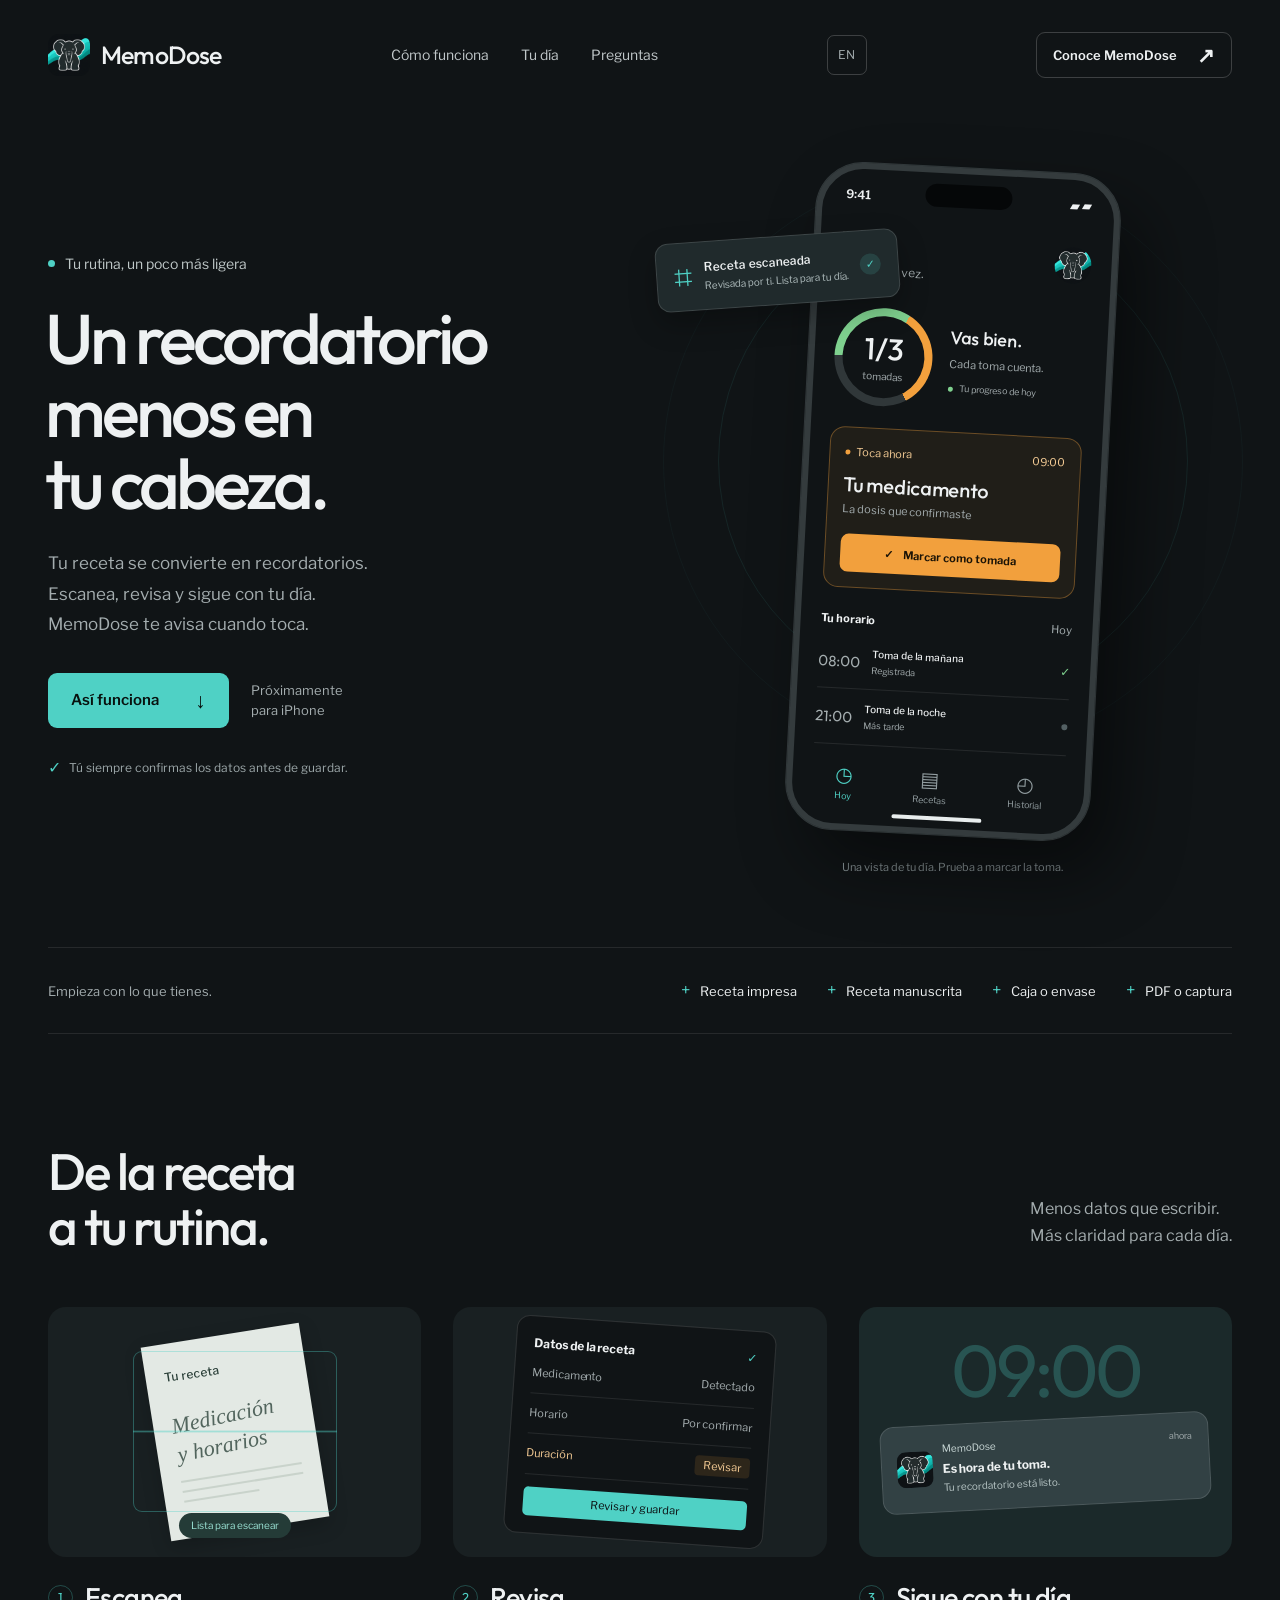
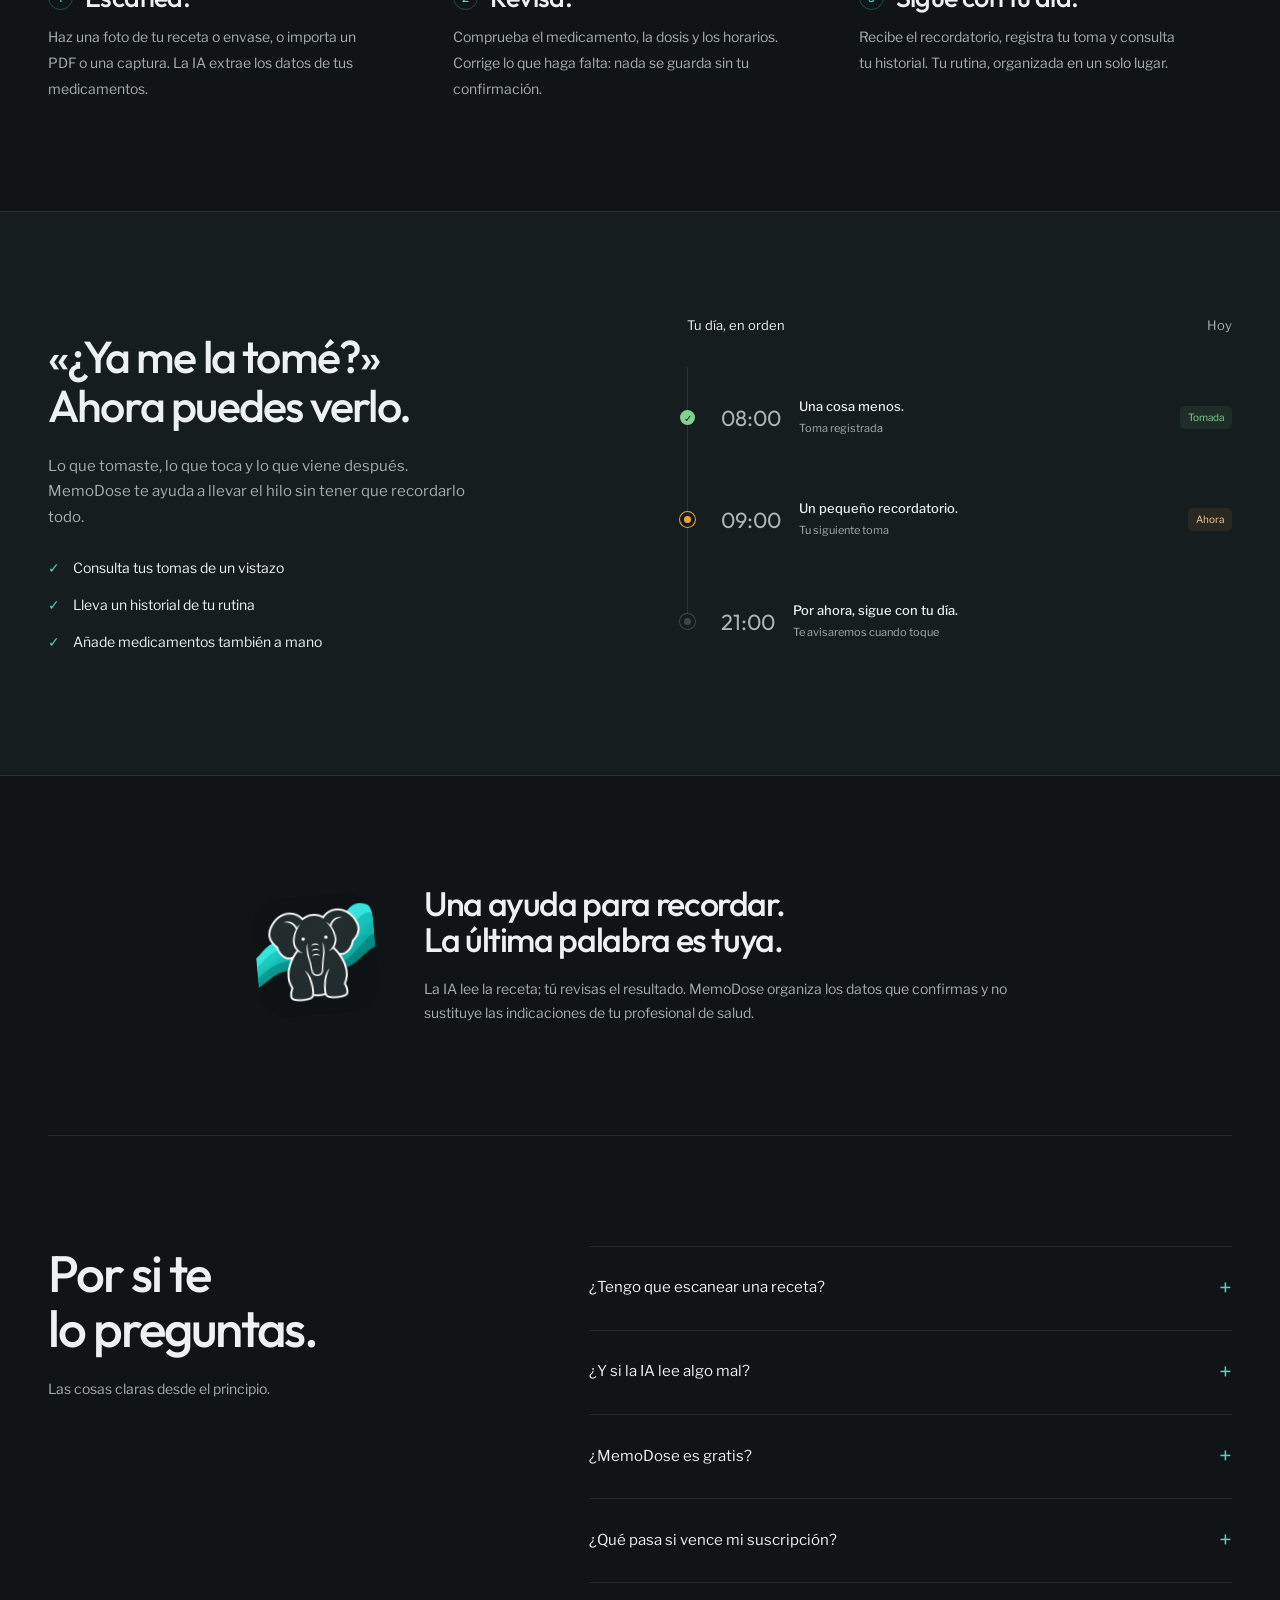
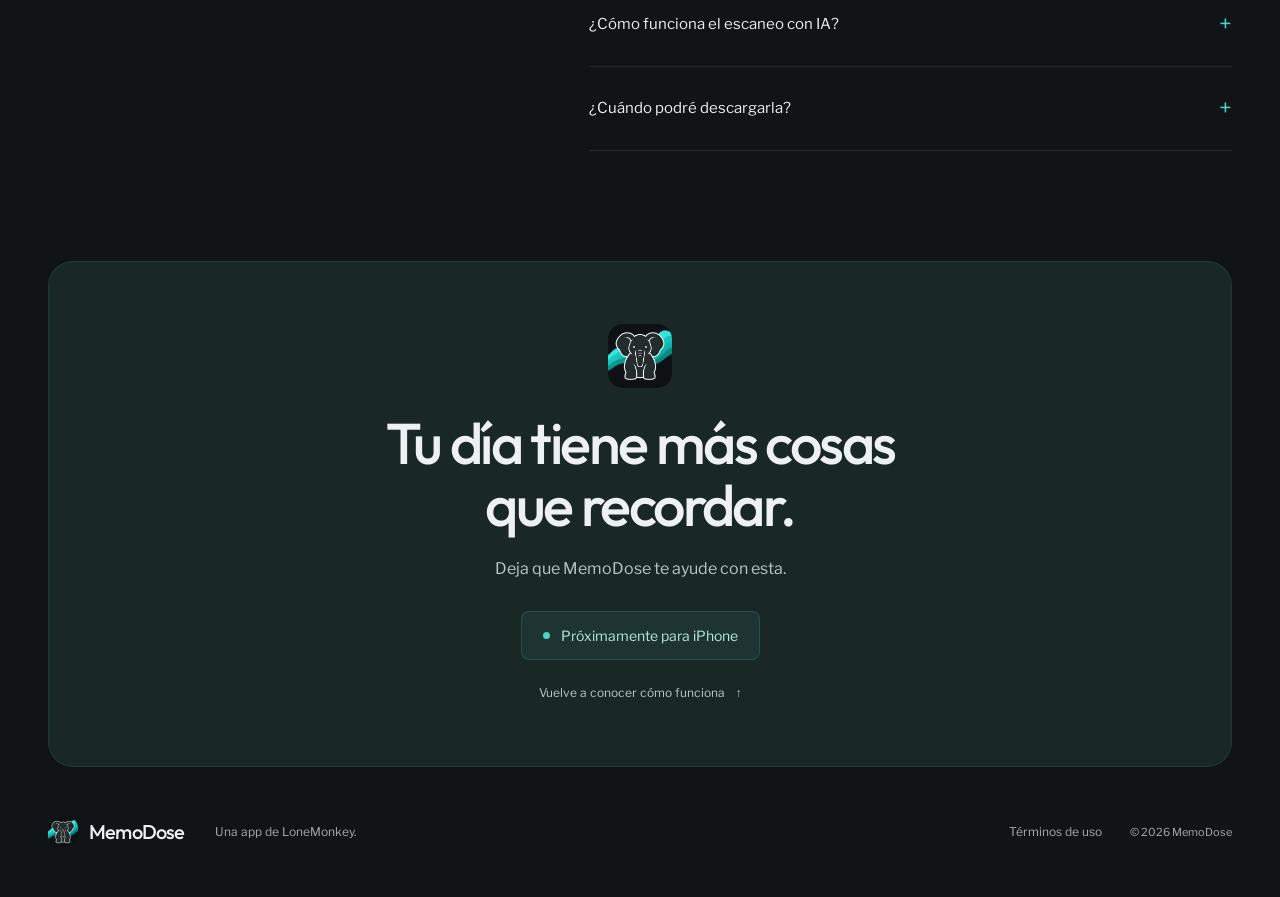
==== index.html @ 2b643ea0 "first commit" ====
<!doctype html>
<html lang="es">
<head>
  <meta charset="utf-8">
  <meta name="viewport" content="width=device-width, initial-scale=1">
  <meta name="theme-color" content="#101416">
  <meta name="description" content="De tu receta a tus recordatorios. MemoDose te ayuda a escanear tus medicamentos, revisar los datos y organizar cada toma.">
  <title>MemoDose — Un recordatorio menos en tu cabeza</title>
  <link rel="icon" href="assets/memodose-logo.png">
  <link rel="stylesheet" href="styles.css">
  <script src="app.js" defer></script>
</head>
<body>
  <a class="skip" href="#contenido">Ir al contenido</a>
  <header class="header wrap">
    <a class="brand" href="./" aria-label="MemoDose, inicio"><img src="assets/memodose-logo.png" alt="" width="42" height="42">MemoDose</a>
    <nav aria-label="Principal"><a href="#como-funciona">Cómo funciona</a><a href="#tu-dia">Tu día</a><a href="#preguntas">Preguntas</a></nav>
    <button class="language-switch" id="language-switch" type="button" aria-label="Cambiar idioma">EN</button>
    <a class="button button-small" href="#disponibilidad">Conoce MemoDose <span aria-hidden="true">↗</span></a>
  </header>
  <main id="contenido">
    <section class="hero wrap">
      <div class="hero-copy">
        <p class="availability"><span></span>Tu rutina, un poco más ligera</p>
        <h1>Un recordatorio <br>menos en<br>tu cabeza.</h1>
        <p class="intro">Tu receta se convierte en recordatorios.<br class="desktop-break"> Escanea, revisa y sigue con tu día.<br class="desktop-break"> MemoDose te avisa cuando toca.</p>
        <div class="hero-actions"><a class="button" href="#como-funciona">Así funciona <span aria-hidden="true">↓</span></a><span class="coming">Próximamente para iPhone</span></div>
        <div class="hero-footnote"><span class="mini-check" aria-hidden="true">✓</span> Tú siempre confirmas los datos antes de guardar.</div>
      </div>
      <div class="hero-visual" aria-label="Ejemplo ilustrativo de un día en MemoDose">
        <div class="orbit orbit-one" aria-hidden="true"></div><div class="orbit orbit-two" aria-hidden="true"></div>
        <div class="scan-note"><span class="scan-icon" aria-hidden="true">⌗</span><div><strong>Receta escaneada</strong><span>Revisada por ti. Lista para tu día.</span></div><span class="check-circle" aria-hidden="true">✓</span></div>
        <div class="phone">
          <div class="phone-top"><span>9:41</span><span class="island"></span><span aria-hidden="true">▰ ▰</span></div>
          <div class="phone-content">
            <div class="app-heading"><div><h2>Hoy</h2><p>Un día a la vez.</p></div><img src="assets/memodose-logo.png" alt="" width="42" height="42"></div>
            <div class="progress-card"><div class="ring"><div><strong id="dose-count">1/3</strong><span>tomadas</span></div></div><div><strong>Vas bien.</strong><p>Cada toma cuenta.</p><div class="legend"><span></span> Tu progreso de hoy</div></div></div>
            <div class="due-card"><div class="due-label"><span class="status-dot"></span><span id="dose-status">Toca ahora</span><span>09:00</span></div><h3>Tu medicamento</h3><p>La dosis que confirmaste</p><button type="button" id="take-dose"><span aria-hidden="true">✓</span> Marcar como tomada</button></div>
            <div class="schedule-heading"><strong>Tu horario</strong><span>Hoy</span></div>
            <div class="schedule-row"><span>08:00</span><div><strong>Toma de la mañana</strong><small>Registrada</small></div><span class="taken-check" aria-hidden="true">✓</span></div>
            <div class="schedule-row"><span>21:00</span><div><strong>Toma de la noche</strong><small>Más tarde</small></div><span class="later-dot" aria-hidden="true"></span></div>
            <div class="app-tabs" aria-hidden="true"><span class="active">◷<small>Hoy</small></span><span>▤<small>Recetas</small></span><span>◴<small>Historial</small></span></div>
          </div>
          <div class="home-indicator" aria-hidden="true"></div>
        </div>
        <p class="demo-caption" id="demo-message" aria-live="polite">Una vista de tu día. Prueba a marcar la toma.</p>
      </div>
    </section>
    <section class="formats wrap" aria-label="Documentos compatibles"><span>Empieza con lo que tienes.</span><ul><li>Receta impresa</li><li>Receta manuscrita</li><li>Caja o envase</li><li>PDF o captura</li></ul></section>
    <section class="how wrap section" id="como-funciona">
      <div class="section-heading"><h2>De la receta<br>a tu rutina.</h2><p>Menos datos que escribir.<br>Más claridad para cada día.</p></div>
      <div class="steps">
        <article class="step"><div class="step-visual paper-visual" aria-hidden="true"><div class="paper"><span>Tu receta</span><div class="handwriting">Medicación<br>y horarios</div><i></i><i></i><i></i></div><div class="scan-corners"></div><span class="visual-chip">Lista para escanear</span></div><div class="step-title"><span>1</span><h3>Escanea.</h3></div><p>Haz una foto de tu receta o envase, o importa un PDF o una captura. La IA extrae los datos de tus medicamentos.</p></article>
        <article class="step"><div class="step-visual review-visual" aria-hidden="true"><div class="review-sheet"><div><strong>Datos de la receta</strong><span>✓</span></div><p>Medicamento <span>Detectado</span></p><p>Horario <span>Por confirmar</span></p><p class="review-highlight">Duración <span>Revisar</span></p><div class="review-confirm">Revisar y guardar</div></div></div><div class="step-title"><span>2</span><h3>Revisa.</h3></div><p>Comprueba el medicamento, la dosis y los horarios. Corrige lo que haga falta: nada se guarda sin tu confirmación.</p></article>
        <article class="step"><div class="step-visual notification-visual" aria-hidden="true"><span class="big-time">09:00</span><div class="notification"><img src="assets/memodose-logo.png" alt="" width="36" height="36"><div><span>MemoDose <small>ahora</small></span><strong>Es hora de tu toma.</strong><p>Tu recordatorio está listo.</p></div></div></div><div class="step-title"><span>3</span><h3>Sigue con tu día.</h3></div><p>Recibe el recordatorio, registra tu toma y consulta tu historial. Tu rutina, organizada en un solo lugar.</p></article>
      </div>
    </section>
    <section class="daily-section" id="tu-dia"><div class="wrap daily-grid"><div class="daily-copy"><h2>«¿Ya me la tomé?»<br>Ahora puedes verlo.</h2><p>Lo que tomaste, lo que toca y lo que viene después. MemoDose te ayuda a llevar el hilo sin tener que recordarlo todo.</p><ul class="benefits"><li><span>✓</span> Consulta tus tomas de un vistazo</li><li><span>✓</span> Lleva un historial de tu rutina</li><li><span>✓</span> Añade medicamentos también a mano</li></ul></div><div class="day-timeline"><div class="timeline-date">Tu día, en orden <span>Hoy</span></div><div class="timeline-item done"><span class="timeline-node">✓</span><time>08:00</time><div><h3>Una cosa menos.</h3><p>Toma registrada</p></div><span class="timeline-pill">Tomada</span></div><div class="timeline-item current"><span class="timeline-node"></span><time>09:00</time><div><h3>Un pequeño recordatorio.</h3><p>Tu siguiente toma</p></div><span class="timeline-pill">Ahora</span></div><div class="timeline-item"><span class="timeline-node"></span><time>21:00</time><div><h3>Por ahora, sigue con tu día.</h3><p>Te avisaremos cuando toque</p></div></div></div></div></section>
    <section class="trust wrap section"><img src="assets/memodose-logo.png" alt="Elefante de MemoDose" width="100" height="100"><div><h2>Una ayuda para recordar.<br>La última palabra es tuya.</h2><p>La IA lee la receta; tú revisas el resultado. MemoDose organiza los datos que confirmas y no sustituye las indicaciones de tu profesional de salud.</p></div></section>
    <section class="faq wrap section" id="preguntas"><div><h2>Por si te <br>lo preguntas.</h2><p>Las cosas claras desde el principio.</p></div><div class="questions">
      <details><summary>¿Tengo que escanear una receta?<span aria-hidden="true">+</span></summary><p>No. También puedes añadir tus medicamentos a mano y configurar sus horarios. El escaneo es una ayuda para reducir lo que tienes que escribir.</p></details>
      <details><summary>¿Y si la IA lee algo mal?<span aria-hidden="true">+</span></summary><p>Siempre revisas el resultado antes de guardarlo. Puedes corregir los datos y completar lo que no se haya podido leer. Confirma la información con tu receta y consulta a tu profesional de salud si tienes dudas.</p></details>
      <details><summary>¿MemoDose es gratis?<span aria-hidden="true">+</span></summary><p>MemoDose está pensada con una prueba gratis de 7 días y una suscripción mensual o anual. Podrás consultar el precio y las condiciones en la app antes de suscribirte.</p></details>
      <details><summary>¿Qué pasa si vence mi suscripción?<span aria-hidden="true">+</span></summary><p>Los recordatorios que ya configuraste siguen funcionando. Para escanear, añadir o editar medicamentos, necesitas una suscripción activa.</p></details>
      <details><summary>¿Cómo funciona el escaneo con IA?<span aria-hidden="true">+</span></summary><p>Con tu consentimiento, el documento que eliges se envía a un servicio en la nube que usa Claude, de Anthropic, para extraer sus datos. Puedes desactivar el escaneo con IA en Ajustes y añadir tus medicamentos manualmente.</p></details>
      <details><summary>¿Cuándo podré descargarla?<span aria-hidden="true">+</span></summary><p>Estamos preparando el lanzamiento para iPhone. Aquí encontrarás el enlace de descarga cuando MemoDose esté disponible. También está prevista una versión para Android.</p></details>
    </div></section>
    <section class="closing wrap" id="disponibilidad"><img src="assets/memodose-logo.png" alt="" width="64" height="64"><h2>Tu día tiene más cosas<br>que recordar.</h2><p>Deja que MemoDose te ayude con esta.</p><div class="launch-status"><span></span> Próximamente para iPhone</div><a href="#como-funciona">Vuelve a conocer cómo funciona <span aria-hidden="true">↑</span></a></section>
  </main>
  <footer class="footer wrap"><a class="brand" href="./"><img src="assets/memodose-logo.png" alt="" width="30" height="30">MemoDose</a><span>Una app de LoneMonkey.</span><a href="https://www.apple.com/legal/internet-services/itunes/dev/stdeula/">Términos de uso</a><span class="copyright">© <span id="year">2026</span> MemoDose</span></footer>
</body>
</html>
---- styles.css ----
@import url('https://fonts.googleapis.com/css2?family=Libre+Franklin:wght@400;450;500;550;600;650;700&family=Outfit:wght@400;450;500;550;600;650;700&display=swap');

:root{color-scheme:dark;--bg:#101416;--deep:#0b0e10;--card:#192022;--text:#eef1f2;--muted:#a4adaf;--teal:#4fd1c5;--amber:#f2a03d;--green:#7fd18f;--line:#ffffff17;--display:'Outfit',sans-serif;--body:'Libre Franklin',sans-serif}
*{box-sizing:border-box}html{scroll-behavior:smooth;scroll-padding-top:32px}body{margin:0;background:var(--bg);color:var(--text);font:16px/1.7 var(--body);-webkit-font-smoothing:antialiased}a{color:inherit;text-decoration:none}button{font:inherit}button,a,summary{-webkit-tap-highlight-color:transparent}button:focus-visible,a:focus-visible,summary:focus-visible{outline:3px solid var(--teal);outline-offset:6px}img{display:block;max-width:100%}h1,h2,h3,p{margin:0}h1,h2,h3{font-family:var(--display);font-weight:500;line-height:1.08}h2{font-size:clamp(2rem,4vw,3.5rem);letter-spacing:-.04em}p{color:var(--muted)}.wrap{width:min(1216px,calc(100% - 96px));margin-inline:auto}.skip{position:fixed;z-index:20;top:12px;left:12px;padding:10px 20px;background:var(--teal);color:var(--deep);transform:translateY(-160%)}.skip:focus{transform:none}.header{height:110px;display:flex;align-items:center;justify-content:space-between;gap:24px}.brand{display:flex;align-items:center;gap:11px;font:500 25px var(--display);letter-spacing:-.8px}.brand img{border-radius:11px}.header nav{display:flex;gap:32px;font-size:14px;color:#c0c7c9}.header nav a:hover,.footer a:hover{color:var(--teal)}.button{display:inline-flex;justify-content:center;align-items:center;gap:36px;padding:15px 23px;background:var(--teal);color:#08120f;border-radius:9px;font-size:15px;font-weight:600;transition:background .2s,transform .2s}.button:hover{background:#78dfd5;transform:translateY(-2px)}.button span{font-size:21px;line-height:1}.button-small{padding:11px 16px;background:transparent;border:1px solid #ffffff30;color:var(--text);font-size:13px;gap:20px}.button-small:hover{color:var(--deep)}.hero{display:grid;grid-template-columns:1.05fr 1fr;align-items:center;min-height:720px;padding:46px 0 70px;gap:40px}.availability{display:flex;align-items:center;gap:10px;font-size:14px;margin-bottom:27px;color:#c0c9c9}.availability>span,.launch-status>span{width:7px;height:7px;background:var(--teal);border-radius:50%;display:inline-block}.hero h1{font-size:clamp(3.3rem,5.5vw,5rem);letter-spacing:-.058em;line-height:1.025;margin-left:-3px}.intro{margin-top:29px;font-size:17px;line-height:1.8}.hero-actions{display:flex;align-items:center;gap:22px;margin-top:33px}.coming{font-size:13px;max-width:110px;line-height:1.6;color:var(--muted)}.hero-footnote{font-size:12px;color:#9ca7a9;margin-top:26px;display:flex;align-items:center;gap:8px}.mini-check{color:var(--teal);font-size:16px}.hero-visual{position:relative;display:flex;flex-direction:column;align-items:center;isolation:isolate;padding:12px 0 0}.orbit{border:1px solid #4fd1c517;position:absolute;z-index:-1;width:470px;height:470px;border-radius:50%;top:70px}.orbit-two{width:580px;height:580px;top:16px;border-color:#4fd1c50a}.phone{position:relative;background:#101416;border:6px solid #343b3d;outline:1px solid #65717366;border-radius:47px;width:304px;box-shadow:25px 34px 70px #0007;transform:rotate(3deg);overflow:hidden}.phone-top{height:53px;display:flex;justify-content:space-between;align-items:center;padding:0 23px;font-size:12px;font-weight:600;position:relative}.island{width:87px;height:23px;background:#050708;border-radius:20px;position:absolute;top:11px;left:50%;transform:translateX(-50%)}.phone-content{padding:5px 20px 0}.app-heading{display:flex;justify-content:space-between;align-items:center}.app-heading h2{font-size:29px;letter-spacing:-1px}.app-heading p{font-size:12px;margin-top:3px}.app-heading img{border-radius:50%;width:37px;height:37px}.progress-card{display:flex;align-items:center;gap:17px;margin:25px 0 22px}.ring{flex-shrink:0;width:98px;height:98px;background:conic-gradient(var(--green) 0 33.3%,var(--amber) 33.3% 66.6%,#303739 66.6%);border-radius:50%;padding:8px;transform:rotate(-90deg)}.ring>div{border-radius:50%;background:var(--bg);height:100%;display:flex;align-items:center;justify-content:center;flex-direction:column;transform:rotate(90deg)}.ring strong{font:500 30px var(--display)}.ring span{font-size:10px;color:var(--muted)}.progress-card>div>strong{font:500 18px var(--display)}.progress-card p{font-size:11px;margin:3px 0 8px}.legend{font-size:9px;color:var(--muted);white-space:nowrap}.legend span{display:inline-block;width:5px;height:5px;background:var(--green);border-radius:50%;margin-right:4px}.due-card{padding:15px;background:#f2a03d13;border:1px solid #f2a03d5c;border-radius:15px}.due-label{display:flex;align-items:center;font-size:11px;gap:6px;color:#f5cc95}.due-label>span:last-child{margin-left:auto}.status-dot{width:5px;height:5px;border-radius:50%;background:var(--amber)}.due-card h3{font-size:20px;letter-spacing:-.3px;margin:13px 0 4px}.due-card p{font-size:11px}.due-card button{display:flex;align-items:center;justify-content:center;gap:10px;background:var(--amber);color:#1b1306;width:100%;margin-top:15px;border:0;border-radius:8px;font-size:11px;font-weight:650;padding:10px 4px;cursor:pointer}.due-card.is-taken{border-color:#7fd18f70;background:#7fd18f10}.due-card.is-taken button{background:var(--green)}.due-card.is-taken .due-label{color:var(--green)}.due-card.is-taken .status-dot{background:var(--green)}.schedule-heading{display:flex;justify-content:space-between;font-size:11px;margin-top:22px;margin-bottom:5px}.schedule-heading span{color:var(--muted)}.schedule-row{display:flex;align-items:center;gap:11px;border-bottom:1px solid var(--line);padding:11px 0}.schedule-row>span:first-child{font:400 15px var(--display);color:var(--muted)}.schedule-row strong{display:block;font-weight:500;font-size:10px}.schedule-row small{display:block;font-size:9px;color:var(--muted)}.taken-check{margin-left:auto;color:var(--green);font-size:12px}.later-dot{margin-left:auto;width:6px;height:6px;background:#536063;border-radius:50%}.app-tabs{display:flex;justify-content:space-around;margin:18px -8px 11px;color:#929da0}.app-tabs>span{text-align:center;font-size:20px;line-height:1.2}.app-tabs small{display:block;font-size:9px;margin-top:4px}.app-tabs .active{color:var(--teal)}.home-indicator{width:90px;height:4px;background:#e8eded;border-radius:3px;margin:8px auto}.scan-note{z-index:2;position:absolute;top:80px;left:-18px;display:flex;align-items:center;gap:12px;padding:15px 17px;background:#202a2c;border:1px solid #ffffff21;border-radius:13px;box-shadow:0 12px 28px #0004;transform:rotate(-4deg)}.scan-icon{font-size:32px;line-height:1;color:var(--teal)}.scan-note strong{display:block;font-size:12px;font-weight:550}.scan-note div>span{display:block;font-size:10px;color:#aebbbc}.check-circle{display:grid;place-items:center;width:21px;height:21px;border-radius:50%;background:#4fd1c526;color:var(--teal);font-size:11px}.demo-caption{font-size:11px;text-align:center;margin-top:23px;color:#8b9699}.formats{padding:28px 0;border-block:1px solid var(--line);display:flex;justify-content:space-between;align-items:center;gap:26px;font-size:13px}.formats>span{color:var(--muted)}.formats ul{list-style:none;display:flex;gap:30px;padding:0;margin:0}.formats li{display:flex;align-items:center;gap:10px}.formats li:before{content:'+';color:var(--teal);font-size:17px}.section{padding-block:110px}.section-heading{display:flex;justify-content:space-between;align-items:end;margin-bottom:52px}.section-heading p{font-size:16px;padding-bottom:5px}.steps{display:grid;grid-template-columns:repeat(3,1fr);gap:32px}.step-visual{height:250px;background:var(--card);position:relative;border-radius:18px;overflow:hidden;display:flex;align-items:center;justify-content:center}.step-title{display:flex;gap:12px;align-items:center;margin:26px 0 12px}.step-title>span{font:400 13px var(--display);display:grid;place-items:center;width:25px;height:25px;border-radius:50%;border:1px solid #4fd1c54a;color:var(--teal)}.step h3{font-size:27px;letter-spacing:-.6px}.step>p{font-size:14px;line-height:1.85;max-width:33ch}.paper{width:160px;height:196px;background:#e3e9e4;color:#283d36;padding:19px;transform:rotate(-9deg);box-shadow:0 7px 20px #0003}.paper>span{font:500 12px var(--body)}.handwriting{font:italic 22px/1.3 Georgia,serif;transform:rotate(-3deg);margin:20px 0 15px;color:#52655d}.paper i{display:block;width:100%;height:2px;margin-top:8px;background:#7c8f8140}.paper i:last-child{width:62%}.scan-corners{position:absolute;width:204px;height:161px;border:1px solid #4fd1c55c;border-radius:9px;background:linear-gradient(transparent 49%,#4fd1c570 50%,transparent 51%)}.visual-chip{position:absolute;bottom:19px;background:#243b37;color:#9be3d5;padding:4px 12px;font-size:10px;border-radius:30px}.review-sheet{width:260px;border:1px solid #ffffff20;border-radius:13px;padding:17px;background:#101416;transform:rotate(4deg)}.review-sheet>div:first-child{display:flex;justify-content:space-between;font-size:12px}.review-sheet>div:first-child>span{color:var(--teal)}.review-sheet p{padding:10px 0;border-bottom:1px solid var(--line);font-size:11px;display:flex;justify-content:space-between}.review-highlight{color:#f5cc95}.review-highlight>span{background:#f2a03d20;padding:1px 8px;border-radius:4px}.review-confirm{text-align:center;background:var(--teal);color:var(--deep);font-size:11px;border-radius:5px;margin-top:12px;padding:5px}.notification-visual{flex-direction:column;background:#1b292a}.big-time{font:400 74px var(--display);color:#4fd1c542;line-height:1;margin-top:-23px;letter-spacing:-4px}.notification{background:#324144;border:1px solid #ffffff20;display:flex;gap:10px;align-items:center;padding:15px;border-radius:14px;width:88%;margin-top:12px;transform:rotate(-3deg)}.notification img{border-radius:9px}.notification>div{flex:1}.notification div>span{display:flex;justify-content:space-between;color:#c9d7d6;font-size:10px}.notification small{font-size:9px;color:var(--muted)}.notification strong{font-size:12px;display:block;margin-top:2px}.notification p{font-size:10px;color:#b6c4c4}.daily-section{background:#161d1f;border-block:1px solid var(--line);padding:90px 0}.daily-grid{display:grid;grid-template-columns:1fr 1fr;gap:70px;align-items:center}.daily-copy h2{font-size:clamp(2rem,3.5vw,3rem)}.daily-copy>p{max-width:42ch;margin-top:24px;font-size:15px}.benefits{list-style:none;padding:0;margin:26px 0 0;font-size:14px;display:grid;gap:13px}.benefits span{color:var(--teal);margin-right:10px}.day-timeline{padding:12px 0 12px 12px}.timeline-date{display:flex;justify-content:space-between;font-size:13px;margin-bottom:30px}.timeline-date>span{color:var(--muted)}.timeline-item{position:relative;display:flex;align-items:center;gap:18px;min-height:102px;padding:20px 0 20px 34px}.timeline-node{position:absolute;left:-7px;width:15px;height:15px;border-radius:50%;background:#3c494b;border:4px solid #161d1f;box-shadow:0 0 0 1px #3c494b;z-index:1;font-size:10px;display:grid;place-items:center;line-height:1}.timeline-item:before{content:'';position:absolute;left:0;top:0;bottom:0;width:1px;background:#ffffff1a}.timeline-item:first-of-type:before{top:50%}.timeline-item:last-child:before{bottom:50%}.timeline-item time{font:400 22px var(--display);color:#aab6b6}.timeline-item h3{font-family:var(--body);font-size:13px;line-height:1.4;font-weight:500}.timeline-item p{font-size:11px;margin-top:4px}.timeline-pill{font-size:10px;padding:3px 8px;border-radius:5px;margin-left:auto;background:#7fd18f16;color:var(--green)}.done .timeline-node{background:var(--green);border:0;color:#101416;box-shadow:none}.current .timeline-node{background:var(--amber);box-shadow:0 0 0 1px var(--amber)}.current .timeline-pill{background:#f2a03d16;color:#f5cc95}.trust{display:flex;align-items:center;justify-content:center;gap:48px;border-bottom:1px solid var(--line)}.trust>img{width:120px;height:120px;border-radius:28px;transform:rotate(-5deg)}.trust h2{font-size:34px}.trust p{max-width:60ch;font-size:14px;margin-top:18px}.faq{display:grid;grid-template-columns:1fr 1.35fr;gap:65px}.faq>div>p{font-size:14px;margin-top:21px}.questions details{border-bottom:1px solid var(--line)}.questions details:first-child{border-top:1px solid var(--line)}.questions summary{display:flex;justify-content:space-between;align-items:center;gap:20px;list-style:none;cursor:pointer;font-size:15px;padding:22px 0}.questions summary::-webkit-details-marker{display:none}.questions summary>span{color:var(--teal);font-size:23px;font-weight:400;transition:transform .2s}.questions details[open] summary>span{transform:rotate(45deg)}.questions details>p{padding:0 35px 23px 0;font-size:14px;line-height:1.9}.closing{border:1px solid #4fd1c51f;background:#192725;border-radius:25px;text-align:center;padding:62px 24px;position:relative;overflow:hidden}.closing>img{margin:0 auto 24px;border-radius:15px}.closing h2{font-size:clamp(2.5rem,4.5vw,4rem);letter-spacing:-.045em}.closing>p{margin-top:18px;font-size:16px;color:#b8c9c4}.launch-status{display:inline-flex;align-items:center;gap:11px;padding:12px 21px;background:#4fd1c514;color:#b8e8db;border:1px solid #4fd1c52e;border-radius:8px;font-size:14px;margin-top:29px}.closing>a{display:block;width:fit-content;margin:23px auto 0;font-size:12px;color:#b8c9c4}.closing>a:hover{color:var(--teal)}.closing>a>span{margin-left:8px}.footer{min-height:130px;display:flex;align-items:center;gap:28px;font-size:12px;color:var(--muted)}.footer .brand{font-size:20px;color:var(--text);margin-right:2px}.footer>a:not(.brand){margin-left:auto}.copyright{font-size:11px}
@media(min-width:1500px){.hero{min-height:780px}.hero h1{font-size:86px}.hero-visual{transform:scale(1.05)}}
@media(max-width:1100px){.wrap{width:calc(100% - 64px)}.header nav{gap:20px}.hero{gap:20px}.hero h1{font-size:64px}.scan-note{left:-5px;top:90px;padding:12px}.orbit-one{width:380px;height:380px;top:90px}.orbit-two{width:440px;height:440px;top:60px}.formats{flex-direction:column;gap:12px}.steps{gap:22px}.step-visual{height:225px}.review-sheet{width:85%;padding:14px}.daily-grid{gap:38px}.timeline-item{gap:12px;padding-left:24px}.timeline-item h3{font-size:12px}.timeline-pill{display:none}.faq{gap:45px}.hero-actions{gap:17px}}
@media(max-width:800px){.wrap{width:calc(100% - 40px)}.header{height:86px}.header nav{display:none}.header .button-small{font-size:12px;gap:12px}.brand{font-size:23px}.hero{grid-template-columns:1fr;padding-top:40px;gap:54px;min-height:auto}.hero-copy{text-align:center}.availability,.hero-actions,.hero-footnote{justify-content:center}.hero h1{font-size:clamp(3.25rem,9vw,4.9rem)}.hero h1 br:first-child{display:none}.hero h1 br:first-child:after{content:' '}.intro{font-size:16px}.coming{text-align:left}.hero-visual{max-width:460px;width:100%;margin:auto}.scan-note{left:0;top:90px}.orbit-two{width:min(440px,100%);height:auto;aspect-ratio:1}.orbit-one{width:min(380px,90%);height:auto;aspect-ratio:1}.formats ul{gap:12px 25px;justify-content:center;flex-wrap:wrap}.formats{font-size:12px;text-align:center;padding:24px 0}.section{padding-block:72px}.section-heading{margin-bottom:32px}.section-heading p{font-size:14px}.steps{grid-template-columns:1fr;gap:36px}.step{display:grid;grid-template-columns:1fr 1fr;column-gap:26px;align-items:start}.step-visual{grid-row:1/3;height:230px}.step-title{margin:35px 0 10px;align-self:end}.step>p{font-size:13px}.step h3{font-size:24px}.daily-section{padding:62px 0}.daily-grid{grid-template-columns:1fr;gap:35px}.daily-copy>p{max-width:50ch}.day-timeline{max-width:550px;width:100%;margin:auto}.timeline-item h3{font-size:14px}.timeline-item p{font-size:12px}.timeline-item time{font-size:24px}.timeline-pill{display:block}.trust{gap:25px}.trust h2{font-size:29px}.trust>img{width:85px;height:85px}.trust p{font-size:13px}.faq{grid-template-columns:1fr;gap:30px}.faq h2 br{display:none}.faq>div>p{margin-top:12px}.closing{padding:50px 20px}.footer{flex-wrap:wrap;gap:15px 22px;padding-block:30px;min-height:auto}.footer .brand{margin-right:0}.footer>a:not(.brand){margin-left:auto}.copyright{width:100%;text-align:center}}
@media(max-width:480px){.hero h1{font-size:52px}.header .button-small{padding:9px 11px;font-size:11px}.header .button-small span{display:none}.hero-footnote{font-size:10px;gap:5px}.hero-actions{gap:17px}.hero-visual{padding-top:0}.phone{width:292px}.scan-note{left:-4px;top:79px;font-size:10px;gap:8px;transform:rotate(-4deg) scale(.9);transform-origin:left}.scan-note div>span{font-size:9px}.hero{padding-bottom:45px}.section-heading{align-items:start;gap:20px}.section-heading p{font-size:12px;padding-top:4px}.section-heading h2{font-size:34px}.step{display:block}.step-visual{height:255px}.step-title{margin-top:20px}.step>p{max-width:none;font-size:14px}.steps{gap:36px}.trust{align-items:start;flex-direction:column;gap:22px}.trust>img{width:65px;height:65px;border-radius:16px}.trust h2{font-size:29px}.trust p{font-size:14px}.timeline-item{gap:12px;padding-left:21px}.timeline-item h3{font-size:12px}.timeline-item time{font-size:20px}.timeline-pill{font-size:9px}.questions summary{font-size:14px}.footer>span:not(.copyright){margin-left:auto}.footer>a:not(.brand){margin-left:0}.copyright{width:auto;margin-left:auto}.closing h2{font-size:36px}}
@media(prefers-reduced-motion:reduce){html{scroll-behavior:auto}*,*:before,*:after{transition:none!important}}

/* Keep the product and primary action visible on a laptop screen. */
@media(min-width:801px) and (max-height:850px){
  .header{height:88px}
  .hero{min-height:620px;padding-top:16px;padding-bottom:34px}
  .hero-visual{zoom:.82}
  .hero h1{font-size:clamp(3.3rem,5.1vw,4.4rem)}
  .availability{margin-bottom:23px}
  .intro{margin-top:23px}
  .hero-actions{margin-top:26px}
  .hero-footnote{margin-top:20px}
}

.hero-copy,.hero-visual{min-width:0}
@media(max-width:800px){.hero{grid-template-columns:minmax(0,1fr)}}
@media(max-width:360px){.phone{zoom:.9}.hero h1{font-size:46px}.hero-actions{gap:12px}.hero-actions .button{gap:20px}.hero-footnote{font-size:9px}}
.language-switch{border:1px solid #ffffff30;background:transparent;color:var(--muted);border-radius:7px;padding:9px 10px;font-size:12px;cursor:pointer;letter-spacing:.04em}.language-switch:hover{color:var(--teal);border-color:#4fd1c55c}
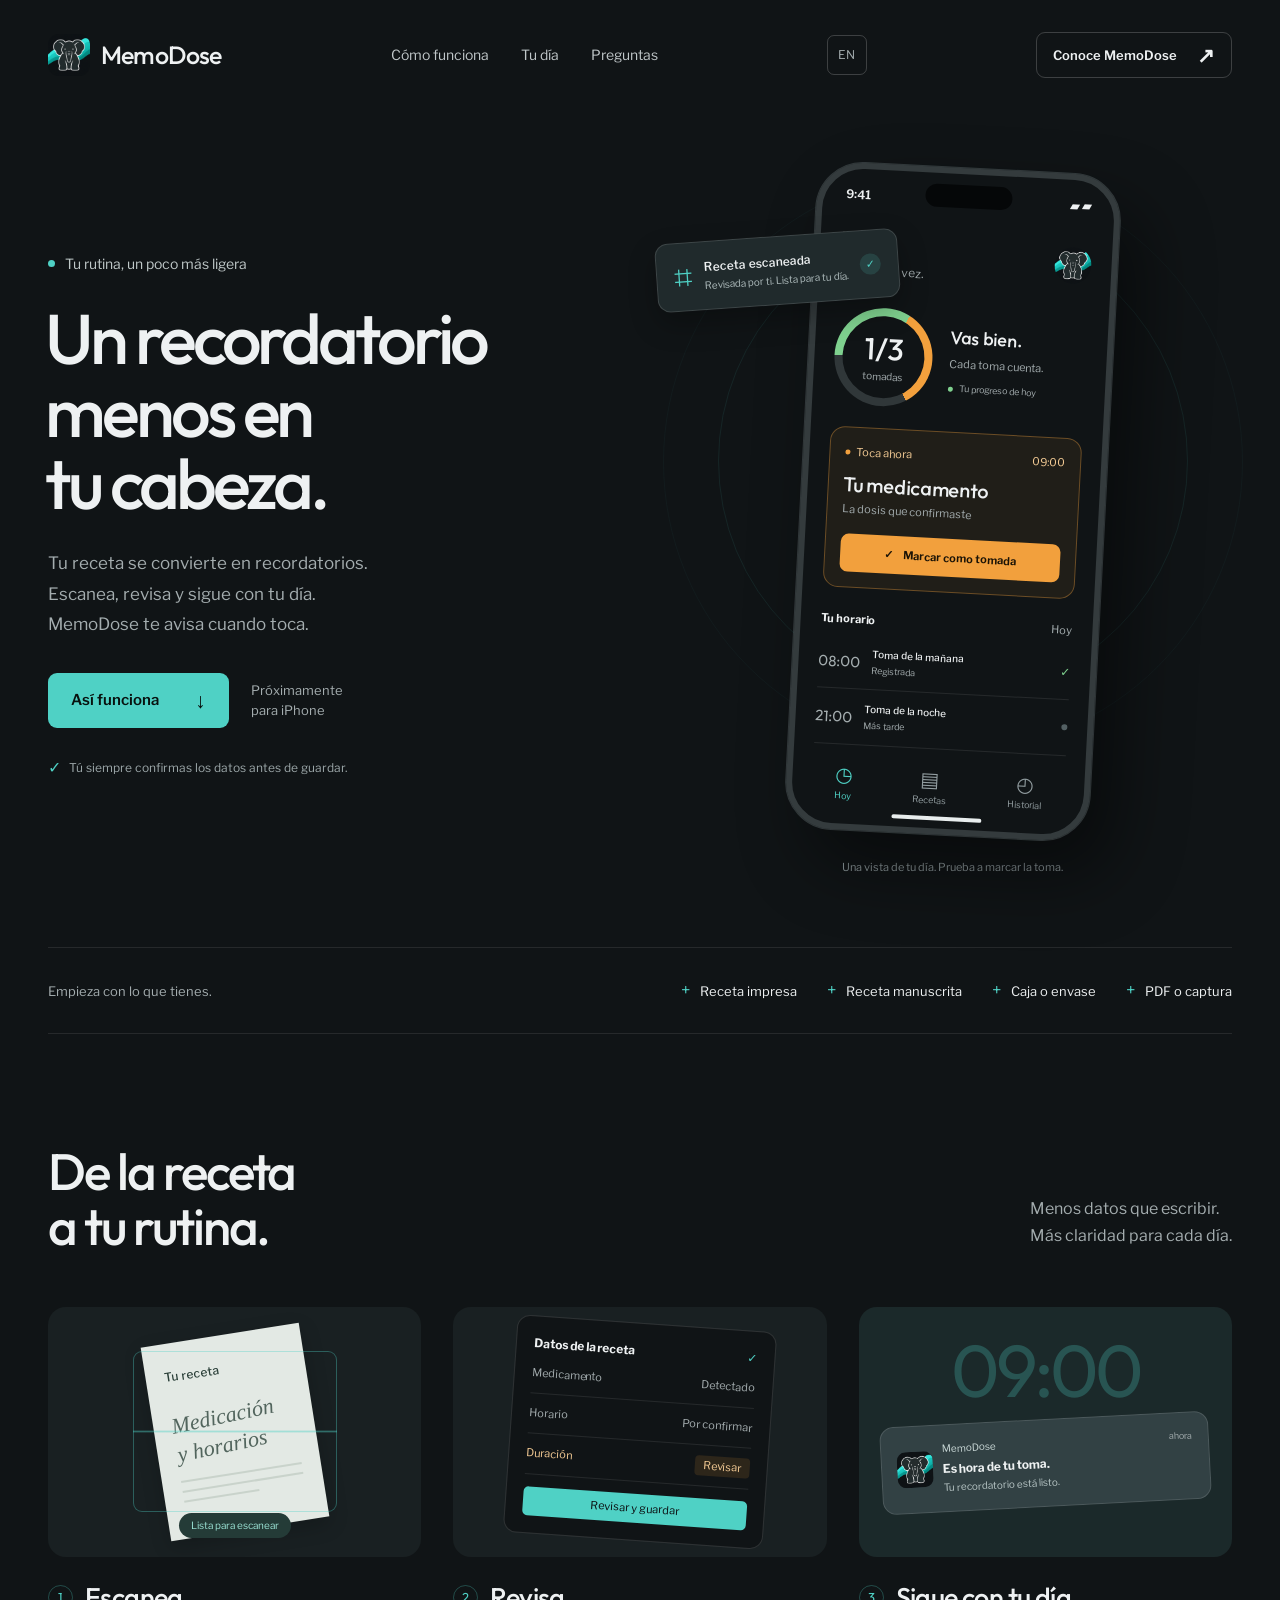
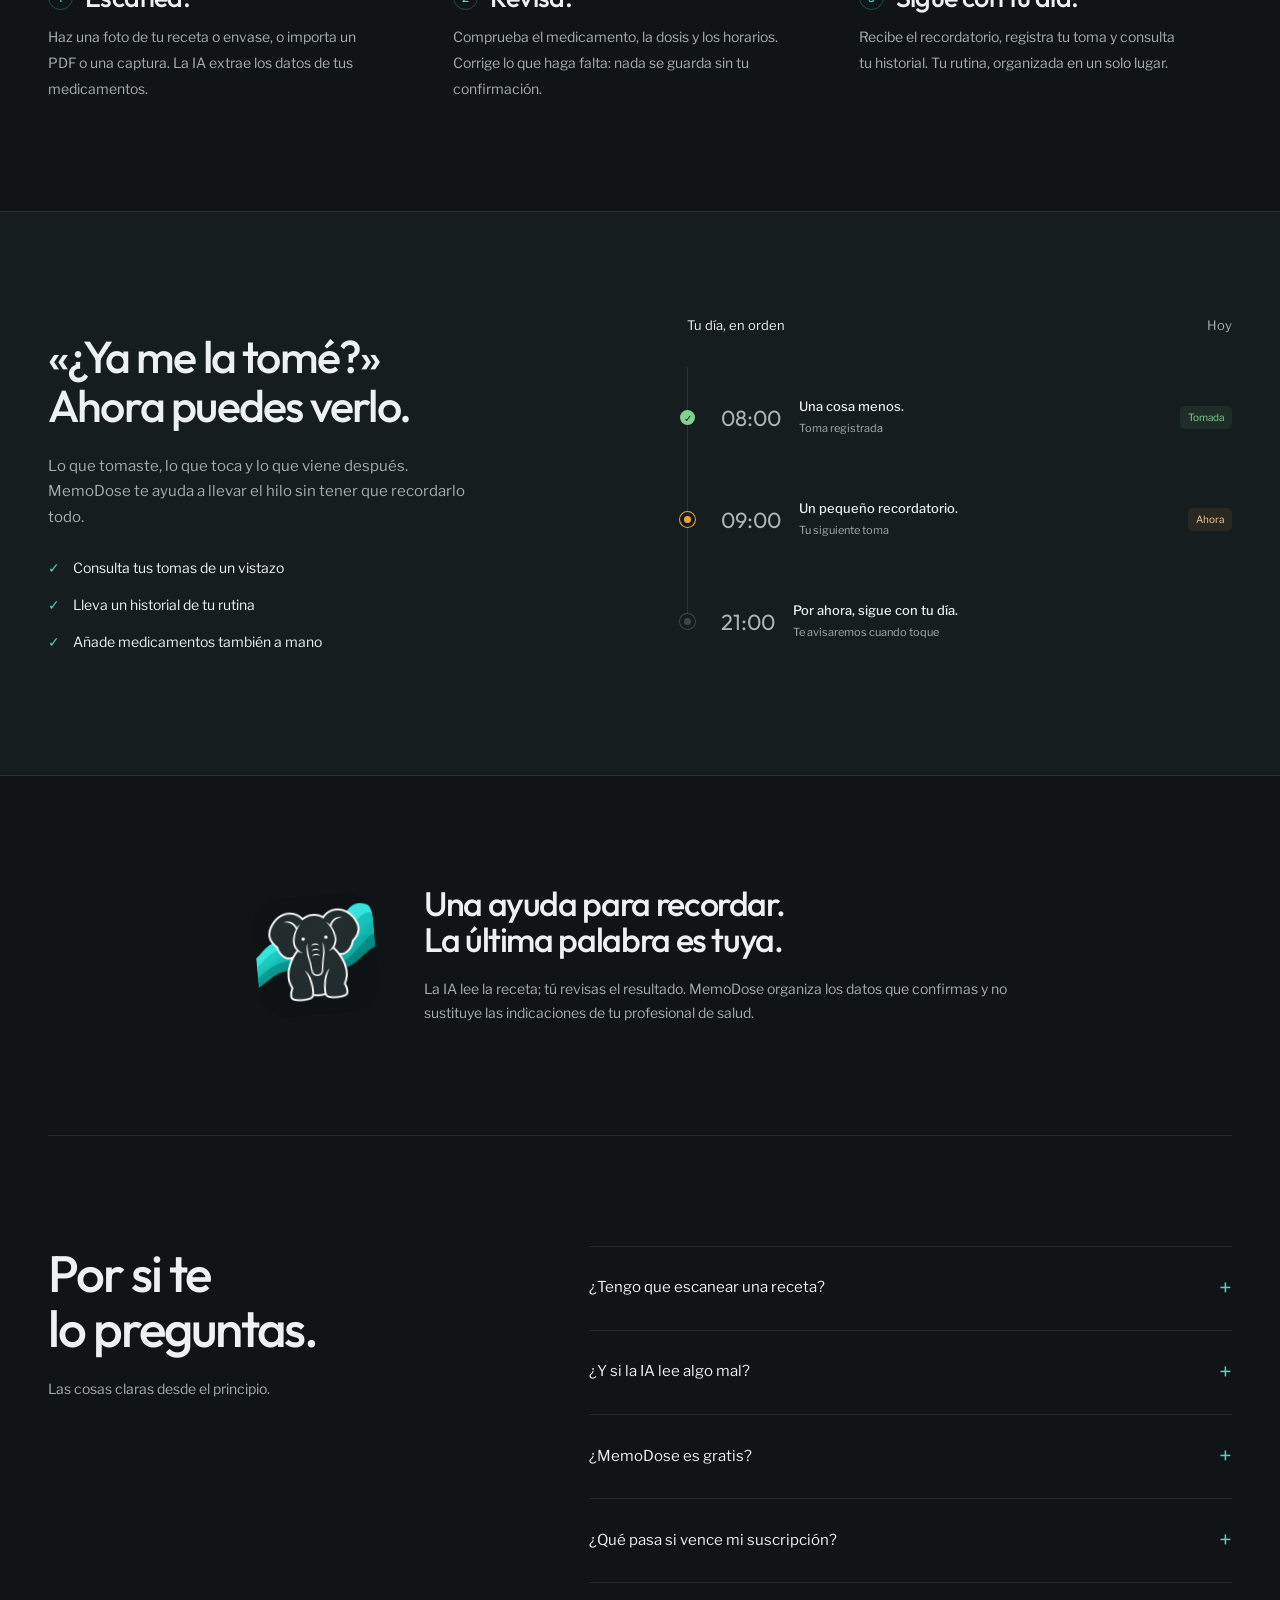
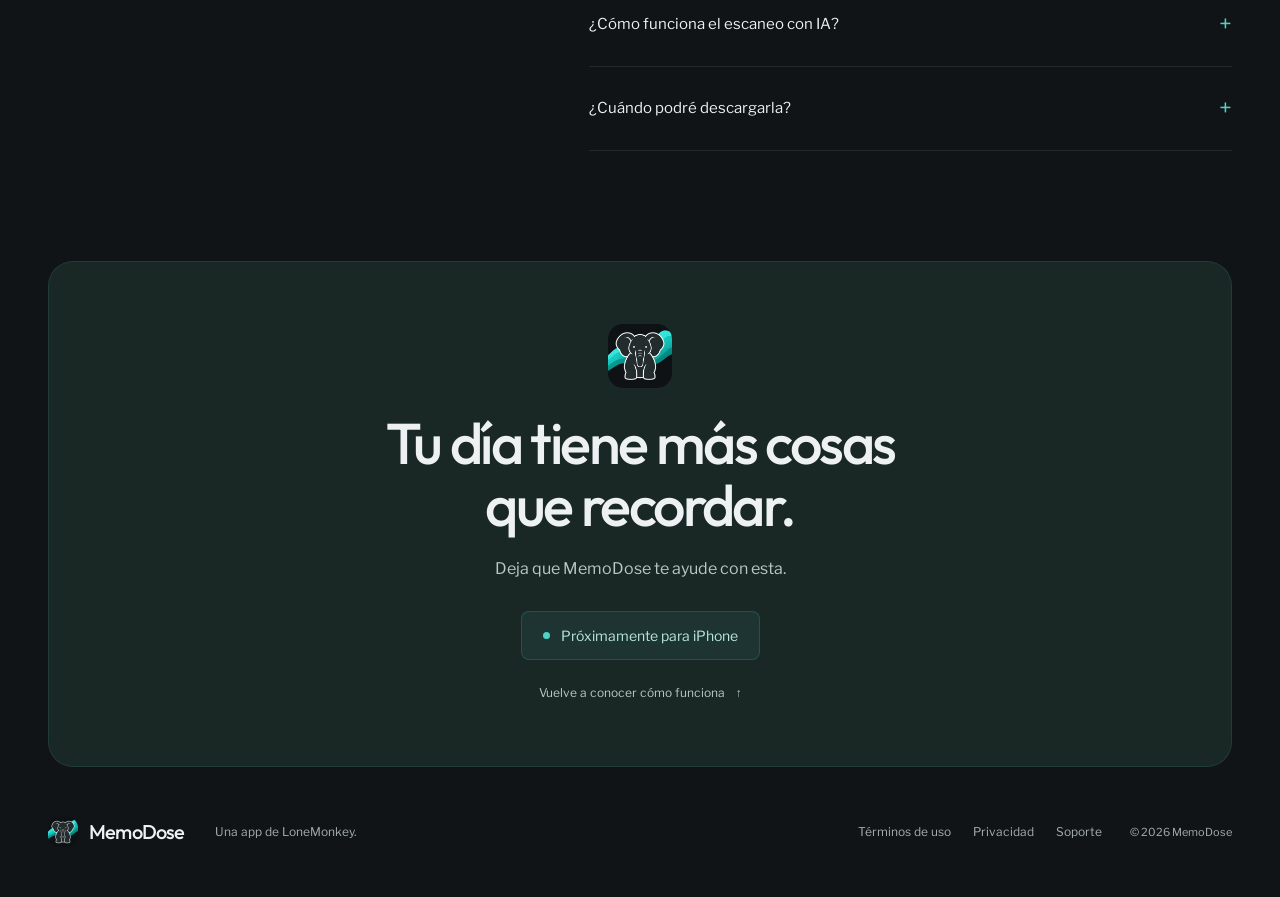
==== commit 50cdc36b: "privacy policies" ====
--- a/index.html
+++ b/index.html
@@ -6,6 +6,7 @@
   <meta name="theme-color" content="#101416">
   <meta name="description" content="De tu receta a tus recordatorios. MemoDose te ayuda a escanear tus medicamentos, revisar los datos y organizar cada toma.">
   <title>MemoDose — Un recordatorio menos en tu cabeza</title>
+  <link rel="canonical" href="https://memodose.app/">
   <link rel="icon" href="assets/memodose-logo.png">
   <link rel="stylesheet" href="styles.css">
   <script src="app.js" defer></script>
@@ -67,6 +68,6 @@
     </div></section>
     <section class="closing wrap" id="disponibilidad"><img src="assets/memodose-logo.png" alt="" width="64" height="64"><h2>Tu día tiene más cosas<br>que recordar.</h2><p>Deja que MemoDose te ayude con esta.</p><div class="launch-status"><span></span> Próximamente para iPhone</div><a href="#como-funciona">Vuelve a conocer cómo funciona <span aria-hidden="true">↑</span></a></section>
   </main>
-  <footer class="footer wrap"><a class="brand" href="./"><img src="assets/memodose-logo.png" alt="" width="30" height="30">MemoDose</a><span>Una app de LoneMonkey.</span><a href="https://www.apple.com/legal/internet-services/itunes/dev/stdeula/">Términos de uso</a><span class="copyright">© <span id="year">2026</span> MemoDose</span></footer>
+  <footer class="footer wrap"><a class="brand" href="./"><img src="assets/memodose-logo.png" alt="" width="30" height="30">MemoDose</a><span>Una app de LoneMonkey.</span><nav class="footer-links" aria-label="Legal"><a href="https://www.apple.com/legal/internet-services/itunes/dev/stdeula/">Términos de uso</a><a href="privacidad.html">Privacidad</a><a href="soporte.html">Soporte</a></nav><span class="copyright">© <span id="year">2026</span> MemoDose</span></footer>
 </body>
 </html>
--- a/styles.css
+++ b/styles.css
@@ -24,3 +24,27 @@
 @media(max-width:800px){.hero{grid-template-columns:minmax(0,1fr)}}
 @media(max-width:360px){.phone{zoom:.9}.hero h1{font-size:46px}.hero-actions{gap:12px}.hero-actions .button{gap:20px}.hero-footnote{font-size:9px}}
 .language-switch{border:1px solid #ffffff30;background:transparent;color:var(--muted);border-radius:7px;padding:9px 10px;font-size:12px;cursor:pointer;letter-spacing:.04em}.language-switch:hover{color:var(--teal);border-color:#4fd1c55c}
+
+/* Footer links: terms, privacy and support. */
+.footer-links{display:flex;gap:22px;margin-left:auto}.footer-links a[aria-current]{color:var(--text)}
+@media(max-width:800px){.footer-links{margin-left:0;flex-wrap:wrap;gap:10px 18px}}
+
+/* Privacy and support pages. */
+.legal{max-width:760px;padding:40px 0 100px}
+.legal-kicker{color:var(--teal);font-size:14px;margin-bottom:18px}
+.legal h1{font-size:clamp(2.4rem,5vw,3.6rem);letter-spacing:-.045em}
+.legal-date{font-size:13px;margin-top:18px}
+.legal-lead{font-size:17px;line-height:1.8;margin:26px 0 8px;color:#c0c7c9}
+.legal h2{font-size:24px;letter-spacing:-.02em;margin:48px 0 14px}
+.legal p+p{margin-top:14px}
+.legal ul{color:var(--muted);padding-left:20px;margin:0}.legal li+li{margin-top:10px}
+.legal strong{color:var(--text);font-weight:600}
+.legal main a,.legal p a,.legal li a{color:var(--teal);text-decoration:underline;text-underline-offset:3px}
+.legal .button{color:#08120f;text-decoration:none;margin-top:22px}
+.legal-table{overflow-x:auto;margin:6px 0 18px;border:1px solid var(--line);border-radius:12px}
+.legal table{width:100%;border-collapse:collapse;font-size:14px;min-width:560px}
+.legal th,.legal td{text-align:left;vertical-align:top;padding:14px 16px;border-bottom:1px solid var(--line)}
+.legal th{font-weight:600;color:var(--text);background:var(--card)}
+.legal td{color:var(--muted)}.legal tr:last-child td{border-bottom:0}
+.legal .questions summary{font-size:16px}
+@media(max-width:800px){.legal{padding:16px 0 70px}.legal-lead{font-size:16px}.legal h2{font-size:21px;margin-top:40px}}
